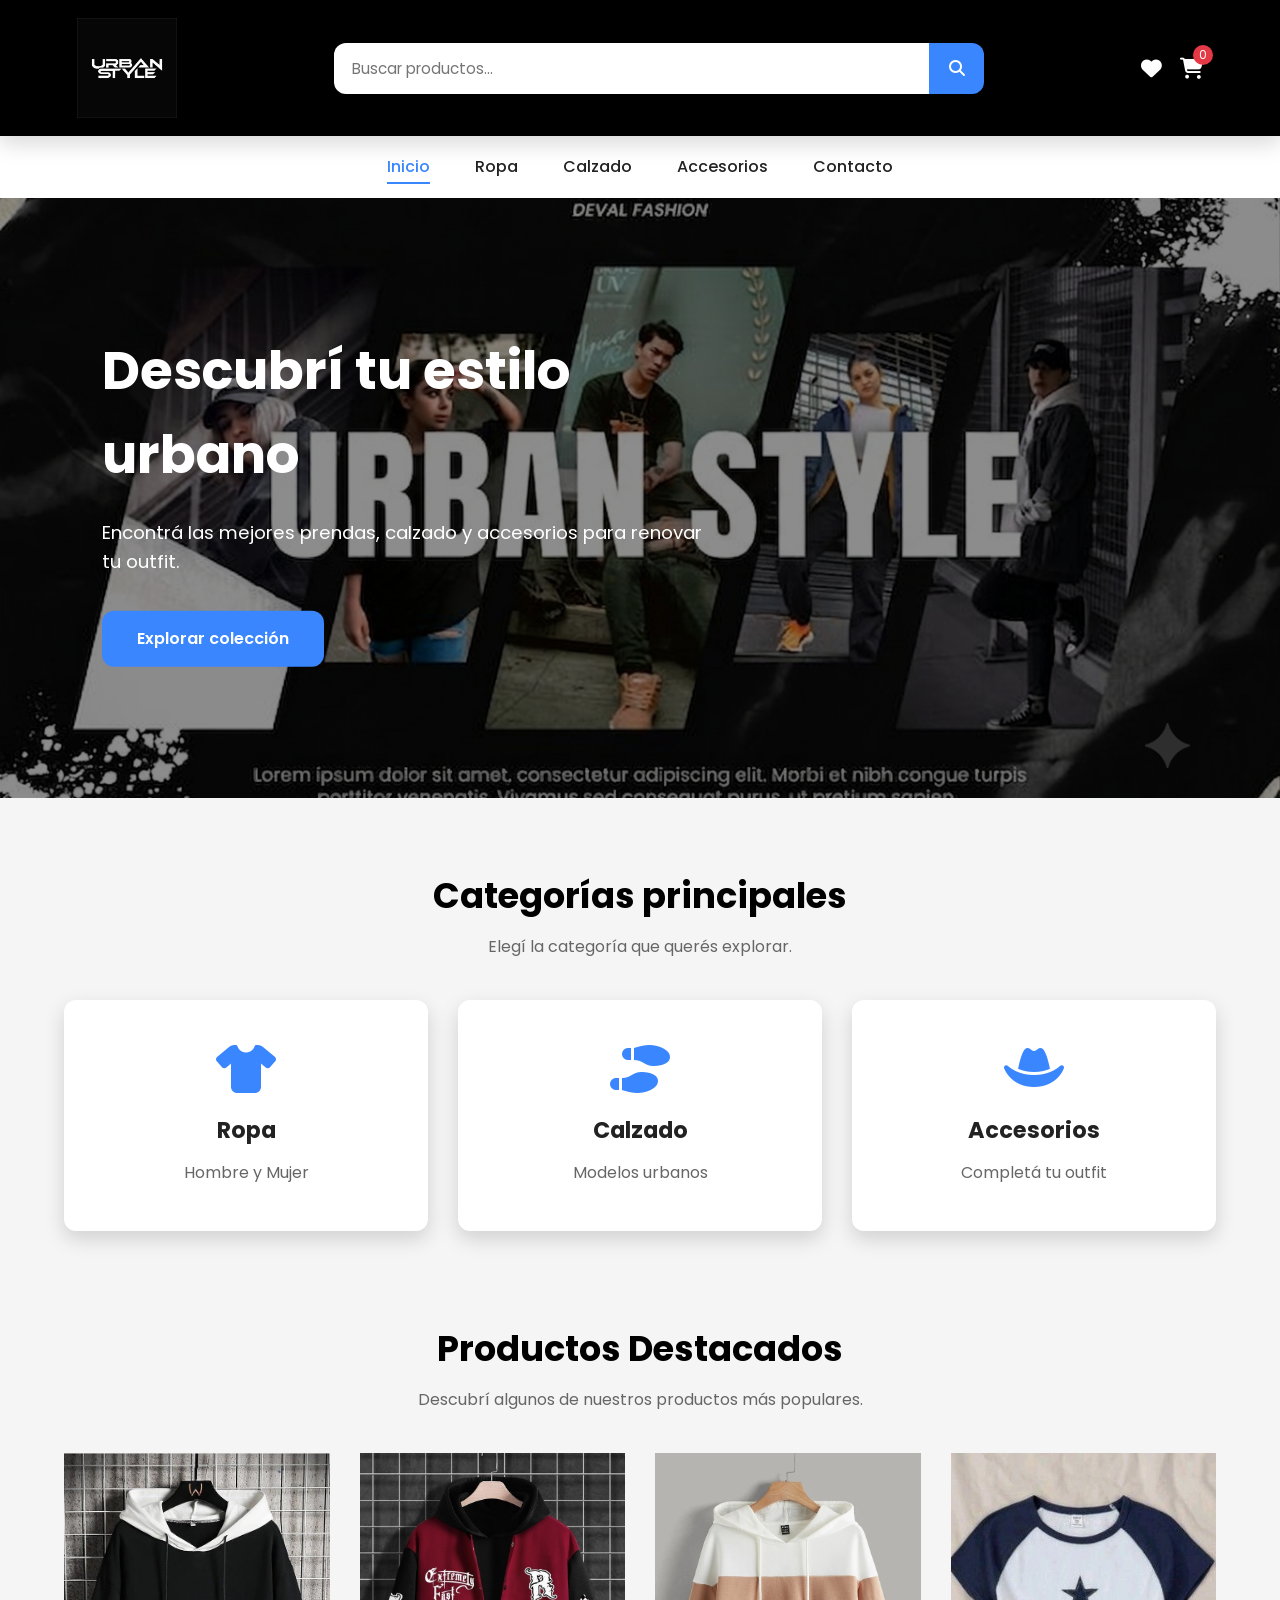
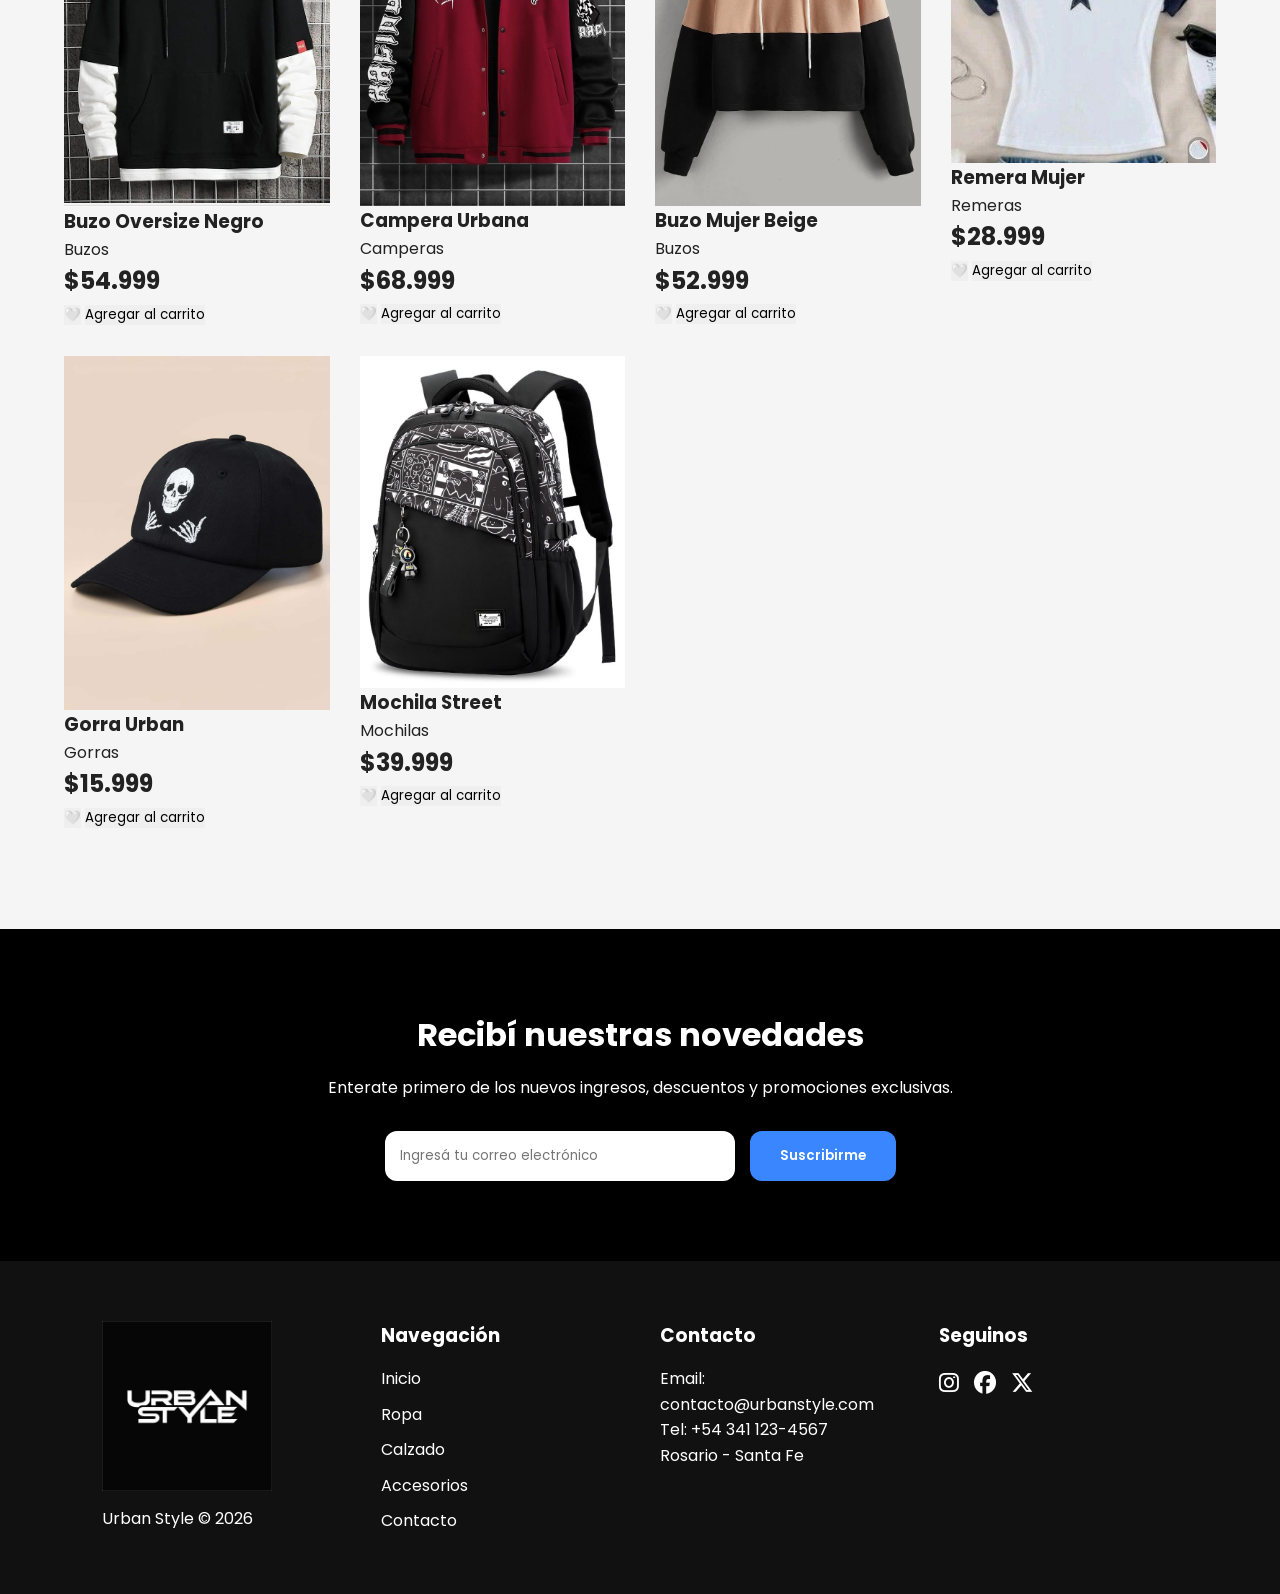
==== index.html @ 7818bfaa "Primer avance Urban Style" ====
<!DOCTYPE html>
<html lang="es">

<!--====================================
                HEAD
=====================================-->

<head>

    <meta charset="UTF-8">
    <meta name="viewport" content="width=device-width, initial-scale=1.0">

    <title>Urban Style | Tienda de Indumentaria</title>

    <!-- CSS -->
    <link rel="stylesheet" href="css/style.css">

    <!-- Font Awesome -->
    <link rel="stylesheet"
        href="https://cdnjs.cloudflare.com/ajax/libs/font-awesome/6.7.2/css/all.min.css">

</head>

<body>

    <!--====================================
                HEADER
=====================================-->

    <header class="header">

        <!-- Logo -->

        <div class="logo">

            <a href="index.html">

                <img src="img/logo.jpg" alt="Urban Style">

            </a>

        </div>

        <!-- Buscador -->

        <div class="buscador">

            <input
                type="text"
                id="busqueda"
                placeholder="Buscar productos...">

            <button id="btn-buscar">

                <i class="fa-solid fa-magnifying-glass"></i>

            </button>

        </div>

        <!-- Iconos -->

        <div class="acciones">

            <button class="btn-favoritos">

                <i class="fa-solid fa-heart"></i>

            </button>

            <button class="btn-carrito">

                <i class="fa-solid fa-cart-shopping"></i>

                <span id="contador-carrito">0</span>

            </button>

        </div>

    </header>

    <!--====================================
            BARRA DE NAVEGACIÓN
=====================================-->

    <nav class="navbar">

        <ul class="menu">

            <li>
                <a href="index.html" class="activo">Inicio</a>
            </li>

            <li>
                <a href="ropa.html">Ropa</a>
            </li>

            <li>
                <a href="calzado.html">Calzado</a>
            </li>

            <li>
                <a href="accesorios.html">Accesorios</a>
            </li>

            <li>
                <a href="contacto.html">Contacto</a>
            </li>

        </ul>

    </nav>

    <!--====================================
                HERO / BANNER
=====================================-->

    <section class="hero">

        <div class="hero-banner">

            <img src="img/banner.png" alt="Banner Urban Style">

            <div class="hero-contenido">

                <h1>Descubrí tu estilo urbano</h1>

                <p>
                    Encontrá las mejores prendas, calzado y accesorios
                    para renovar tu outfit.
                </p>

                <a href="#categorias" class="btn-principal">

                    Explorar colección

                </a>

            </div>

        </div>

    </section>



    <!--====================================
                CATEGORÍAS
=====================================-->

    <section class="categorias" id="categorias">

        <div class="titulo-seccion">

            <h2>Categorías principales</h2>

            <p>

                Elegí la categoría que querés explorar.

            </p>

        </div>


        <div class="contenedor-categorias">


            <!-- Ropa -->

            <a href="ropa.html" class="categoria-card">

                <i class="fa-solid fa-shirt"></i>

                <h3>Ropa</h3>

                <p>

                    Hombre y Mujer

                </p>

            </a>



            <!-- Calzado -->

            <a href="calzado.html" class="categoria-card">

                <i class="fa-solid fa-shoe-prints"></i>

                <h3>Calzado</h3>

                <p>

                    Modelos urbanos

                </p>

            </a>



            <!-- Accesorios -->

            <a href="accesorios.html" class="categoria-card">

                <i class="fa-solid fa-hat-cowboy"></i>

                <h3>Accesorios</h3>

                <p>

                    Completá tu outfit

                </p>

            </a>

        </div>

    </section>
        <!--====================================
          PRODUCTOS DESTACADOS
=====================================-->

    <section class="productos-destacados">

        <div class="titulo-seccion">

            <h2>Productos Destacados</h2>

            <p>

                Descubrí algunos de nuestros productos más populares.

            </p>

        </div>

        <!--
            Las tarjetas se generarán automáticamente
            desde JavaScript.
        -->

        <div class="contenedor-productos" id="contenedor-productos">

        </div>

    </section>



    <!--====================================
                NEWSLETTER
=====================================-->

    <section class="newsletter">

        <div class="newsletter-contenido">

            <h2>Recibí nuestras novedades</h2>

            <p>

                Enterate primero de los nuevos ingresos,
                descuentos y promociones exclusivas.

            </p>

            <form class="newsletter-form">

                <input
                    type="email"
                    placeholder="Ingresá tu correo electrónico">

                <button type="submit">

                    Suscribirme

                </button>

            </form>

        </div>

    </section>



    <!--====================================
                    FOOTER
=====================================-->

    <footer class="footer">

        <div class="footer-contenido">

            <div class="footer-logo">

                <img src="img/logo.jpg" alt="Urban Style">

                <p>

                    Urban Style © 2026

                </p>

            </div>



            <div class="footer-links">

                <h3>Navegación</h3>

                <ul>

                    <li><a href="index.html">Inicio</a></li>

                    <li><a href="ropa.html">Ropa</a></li>

                    <li><a href="calzado.html">Calzado</a></li>

                    <li><a href="accesorios.html">Accesorios</a></li>

                    <li><a href="contacto.html">Contacto</a></li>

                </ul>

            </div>



            <div class="footer-contacto">

                <h3>Contacto</h3>

                <p>Email: contacto@urbanstyle.com</p>

                <p>Tel: +54 341 123-4567</p>

                <p>Rosario - Santa Fe</p>

            </div>



            <div class="footer-redes">

                <h3>Seguinos</h3>

                <div class="redes">

                    <a href="#"><i class="fa-brands fa-instagram"></i></a>

                    <a href="#"><i class="fa-brands fa-facebook"></i></a>

                    <a href="#"><i class="fa-brands fa-x-twitter"></i></a>

                </div>

            </div>

        </div>

    </footer>

    <!--====================================
            JAVASCRIPT
=====================================-->

    <script src="js/script.js"></script>

</body>

</html>
---- css/style.css ----
/*====================================
            GOOGLE FONTS
=====================================*/

@import url('https://fonts.googleapis.com/css2?family=Poppins:wght@300;400;500;600;700;800&display=swap');



/*====================================
            VARIABLES
=====================================*/

:root{

    --color-principal: #000000;
    --color-secundario: #ffffff;
    --color-fondo: #f5f5f5;
    --color-gris: #d9d9d9;
    --color-texto: #222222;
    --color-hover: #3a86ff;
    --color-oferta: #e63946;

    --radio: 12px;

    --sombra: 0px 8px 20px rgba(0,0,0,.15);

    --transicion: .3s ease;

}



/*====================================
            RESET
=====================================*/

*{

    margin: 0;
    padding: 0;
    box-sizing: border-box;

}



/*====================================
        CONFIGURACIÓN GENERAL
=====================================*/

html{

    scroll-behavior: smooth;

}



body{

    font-family: 'Poppins', sans-serif;

    background: var(--color-fondo);

    color: var(--color-texto);

    line-height: 1.6;

}



/*====================================
            IMÁGENES
=====================================*/

img{

    width: 100%;
    display: block;

}



/*====================================
            ENLACES
=====================================*/

a{

    text-decoration: none;

    color: inherit;

}



/*====================================
            LISTAS
=====================================*/

ul{

    list-style: none;

}



/*====================================
            BOTONES
=====================================*/

button{

    font-family: inherit;

    cursor: pointer;

    border: none;

    transition: var(--transicion);

}



/*====================================
        INPUTS Y FORMULARIOS
=====================================*/

input,
textarea,
select{

    font-family: inherit;
    outline: none;

}



/*====================================
        CONTENEDOR GENERAL
=====================================*/

.container{

    width: 90%;

    max-width: 1400px;

    margin: auto;

}



/*====================================
        TÍTULOS DE SECCIÓN
=====================================*/

.titulo-seccion{

    text-align: center;

    margin: 70px 0 40px;

}



.titulo-seccion h2{

    font-size: 2.2rem;

    color: var(--color-principal);

    margin-bottom: 10px;

}



.titulo-seccion p{

    color: #666;

    font-size: 1rem;

}
/*====================================
            HEADER
=====================================*/

.header{

    width: 100%;

    background: var(--color-principal);

    color: var(--color-secundario);

    display: flex;

    justify-content: space-between;

    align-items: center;

    padding: 18px 6%;

    gap: 30px;

    position: sticky;

    top: 0;

    z-index: 1000;

    box-shadow: var(--sombra);

}



/*====================================
            LOGO
=====================================*/

.logo{

    display: flex;

    align-items: center;

}

.logo img{

    width: 100px;

    object-fit: contain;

}



/*====================================
            BUSCADOR
=====================================*/

.buscador{

    flex: 1;

    display: flex;

    max-width: 650px;

}

.buscador input{

    width: 100%;

    padding: 14px 18px;

    border-radius: var(--radio) 0 0 var(--radio);

    border: none;

    font-size: .95rem;

}

.buscador button{

    width: 60px;

    background: var(--color-hover);

    color: var(--color-secundario);

    border-radius: 0 var(--radio) var(--radio) 0;

    font-size: 1rem;

}

.buscador button:hover{

    background: #2563eb;

}



/*====================================
            ACCIONES
=====================================*/

.acciones{

    display: flex;

    align-items: center;

    gap: 18px;

}

.acciones button{

    position: relative;

    background: transparent;

    color: var(--color-secundario);

    font-size: 1.3rem;

}

.acciones button:hover{

    color: var(--color-hover);

}



/*====================================
        CONTADOR CARRITO
=====================================*/

#contador-carrito{

    position: absolute;

    top: -8px;

    right: -10px;

    background: var(--color-oferta);

    color: white;

    width: 20px;

    height: 20px;

    border-radius: 50%;

    font-size: .75rem;

    display: flex;

    justify-content: center;

    align-items: center;

}



/*====================================
            NAVBAR
=====================================*/

.navbar{

    background: var(--color-secundario);

    box-shadow: 0 3px 8px rgba(0,0,0,.08);

}

.menu{

    display: flex;

    justify-content: center;

    align-items: center;

    gap: 45px;

    padding: 18px;

}

.menu a{

    font-weight: 500;

    transition: var(--transicion);

    position: relative;

}

.menu a:hover{

    color: var(--color-hover);

}

.menu a.activo{

    color: var(--color-hover);

}

.menu a::after{

    content: "";

    position: absolute;

    left: 0;

    bottom: -6px;

    width: 0;

    height: 2px;

    background: var(--color-hover);

    transition: var(--transicion);

}

.menu a:hover::after,

.menu a.activo::after{

    width: 100%;

}
/*====================================
            LOGO ANIMADO
=====================================*/

.logo img{

    transition: transform .35s ease;

}

.logo img:hover{

    transform: scale(1.05) rotate(-2deg);

}



/*====================================
            HERO
=====================================*/

.hero{

    width: 100%;

    margin-bottom: 70px;

}

.hero-banner{

    position: relative;

    width: 100%;

    height: 600px;

    overflow: hidden;

}

.hero-banner img{

    width: 100%;

    height: 100%;

    object-fit: cover;

}



/*====================================
        CAPA OSCURA DEL BANNER
=====================================*/

.hero-banner::before{

    content: "";

    position: absolute;

    inset: 0;

    background: rgba(0,0,0,.45);

    z-index: 1;

}



/*====================================
        CONTENIDO HERO
=====================================*/

.hero-contenido{

    position: absolute;

    z-index: 2;

    top: 50%;

    left: 8%;

    transform: translateY(-50%);

    color: white;

    max-width: 600px;

}

.hero-contenido h1{

    font-size: 3.3rem;

    margin-bottom: 20px;

    font-weight: 700;

}

.hero-contenido p{

    font-size: 1.15rem;

    margin-bottom: 35px;

}



/*====================================
        BOTÓN PRINCIPAL
=====================================*/

.btn-principal{

    display: inline-block;

    background: var(--color-hover);

    color: white;

    padding: 15px 35px;

    border-radius: var(--radio);

    font-weight: 600;

    transition: var(--transicion);

}

.btn-principal:hover{

    transform: translateY(-5px);

    background: #2563eb;

}



/*====================================
            CATEGORÍAS
=====================================*/

.contenedor-categorias{

    width: 90%;

    margin: auto;

    display: grid;

    grid-template-columns: repeat(3,1fr);

    gap: 30px;

    margin-bottom: 90px;

}



/*====================================
        TARJETAS CATEGORÍAS
=====================================*/

.categoria-card{

    background: white;

    border-radius: var(--radio);

    box-shadow: var(--sombra);

    text-align: center;

    padding: 45px 20px;

    transition: .35s;

}

.categoria-card i{

    font-size: 3rem;

    margin-bottom: 20px;

    color: var(--color-hover);

}

.categoria-card h3{

    margin-bottom: 12px;

    font-size: 1.4rem;

}

.categoria-card p{

    color: #666;

}



/*====================================
    EFECTO HOVER TARJETAS
=====================================*/

.categoria-card:hover{

    transform: translateY(-12px);

    box-shadow: 0 20px 35px rgba(0,0,0,.18);

}
/*====================================
        ANIMACIONES SCROLL
=====================================*/

.animacion-scroll{

    opacity: 0;

    transform: translateY(60px);

    transition: all .8s ease;

}

.animacion-scroll.mostrar{

    opacity: 1;

    transform: translateY(0);

}



/*====================================
      PRODUCTOS DESTACADOS
=====================================*/

.productos-destacados{

    width: 90%;

    max-width: 1400px;

    margin: auto;

    margin-bottom: 100px;

}

.contenedor-productos{

    display: grid;

    grid-template-columns: repeat(auto-fit, minmax(260px,1fr));

    gap: 30px;

}



/*====================================
            NEWSLETTER
=====================================*/

.newsletter{

    background: var(--color-principal);

    color: white;

    padding: 80px 20px;

    text-align: center;

}

.newsletter h2{

    font-size: 2rem;

    margin-bottom: 15px;

}

.newsletter p{

    margin-bottom: 30px;

}

.newsletter-form{

    display: flex;

    justify-content: center;

    flex-wrap: wrap;

    gap: 15px;

}

.newsletter-form input{

    width: 350px;

    padding: 15px;

    border-radius: var(--radio);

    border: none;

}

.newsletter-form button{

    padding: 15px 30px;

    border-radius: var(--radio);

    background: var(--color-hover);

    color: white;

    font-weight: 600;

}

.newsletter-form button:hover{

    transform: translateY(-3px);

}



/*====================================
                FOOTER
=====================================*/

.footer{

    background: #111;

    color: white;

    padding: 60px 8%;

}

.footer-contenido{

    display: grid;

    grid-template-columns: repeat(auto-fit,minmax(220px,1fr));

    gap: 40px;

}

.footer-logo img{

    width: 170px;

    margin-bottom: 15px;

}

.footer h3{

    margin-bottom: 15px;

}

.footer ul{

    display: flex;

    flex-direction: column;

    gap: 10px;

}

.footer ul a:hover{

    color: var(--color-hover);

}

.redes{

    display: flex;

    gap: 15px;

    margin-top: 15px;

}

.redes a{

    font-size: 1.4rem;

    transition: var(--transicion);

}

.redes a:hover{

    color: var(--color-hover);

    transform: translateY(-4px);

}



/*====================================
            RESPONSIVE
=====================================*/

@media(max-width:992px){

    .header{

        flex-direction: column;

        padding: 20px;

    }

    .buscador{

        width: 100%;

    }

    .hero-banner{

        height: 450px;

    }

    .hero-contenido h1{

        font-size: 2.4rem;

    }

    .contenedor-categorias{

        grid-template-columns: repeat(2,1fr);

    }

}



@media(max-width:768px){

    .menu{

        flex-wrap: wrap;

        gap: 20px;

    }

    .hero-banner{

        height: 350px;

    }

    .hero-contenido{

        left: 5%;

        max-width: 90%;

    }

    .hero-contenido h1{

        font-size: 2rem;

    }

    .hero-contenido p{

        font-size: .95rem;

    }

    .contenedor-categorias{

        grid-template-columns: 1fr;

    }

}



@media(max-width:480px){

    .logo img{

        width: 130px;

    }

    .buscador input{

        font-size: .9rem;

    }

    .newsletter-form input{

        width: 100%;

    }

}
/*====================================
            NOTIFICACIÓN
=====================================*/

.notificacion{

    position: fixed;

    right: 30px;

    bottom: -100px;

    background: #222;

    color: white;

    padding: 18px 28px;

    border-radius: 10px;

    box-shadow: var(--sombra);

    transition: .4s;

    z-index: 9999;

}

.notificacion.mostrar{

    bottom: 30px;

}
/*====================================
        TRANSICIÓN DEL BANNER
=====================================*/

.hero-banner img{

    transition: opacity .4s ease;

}
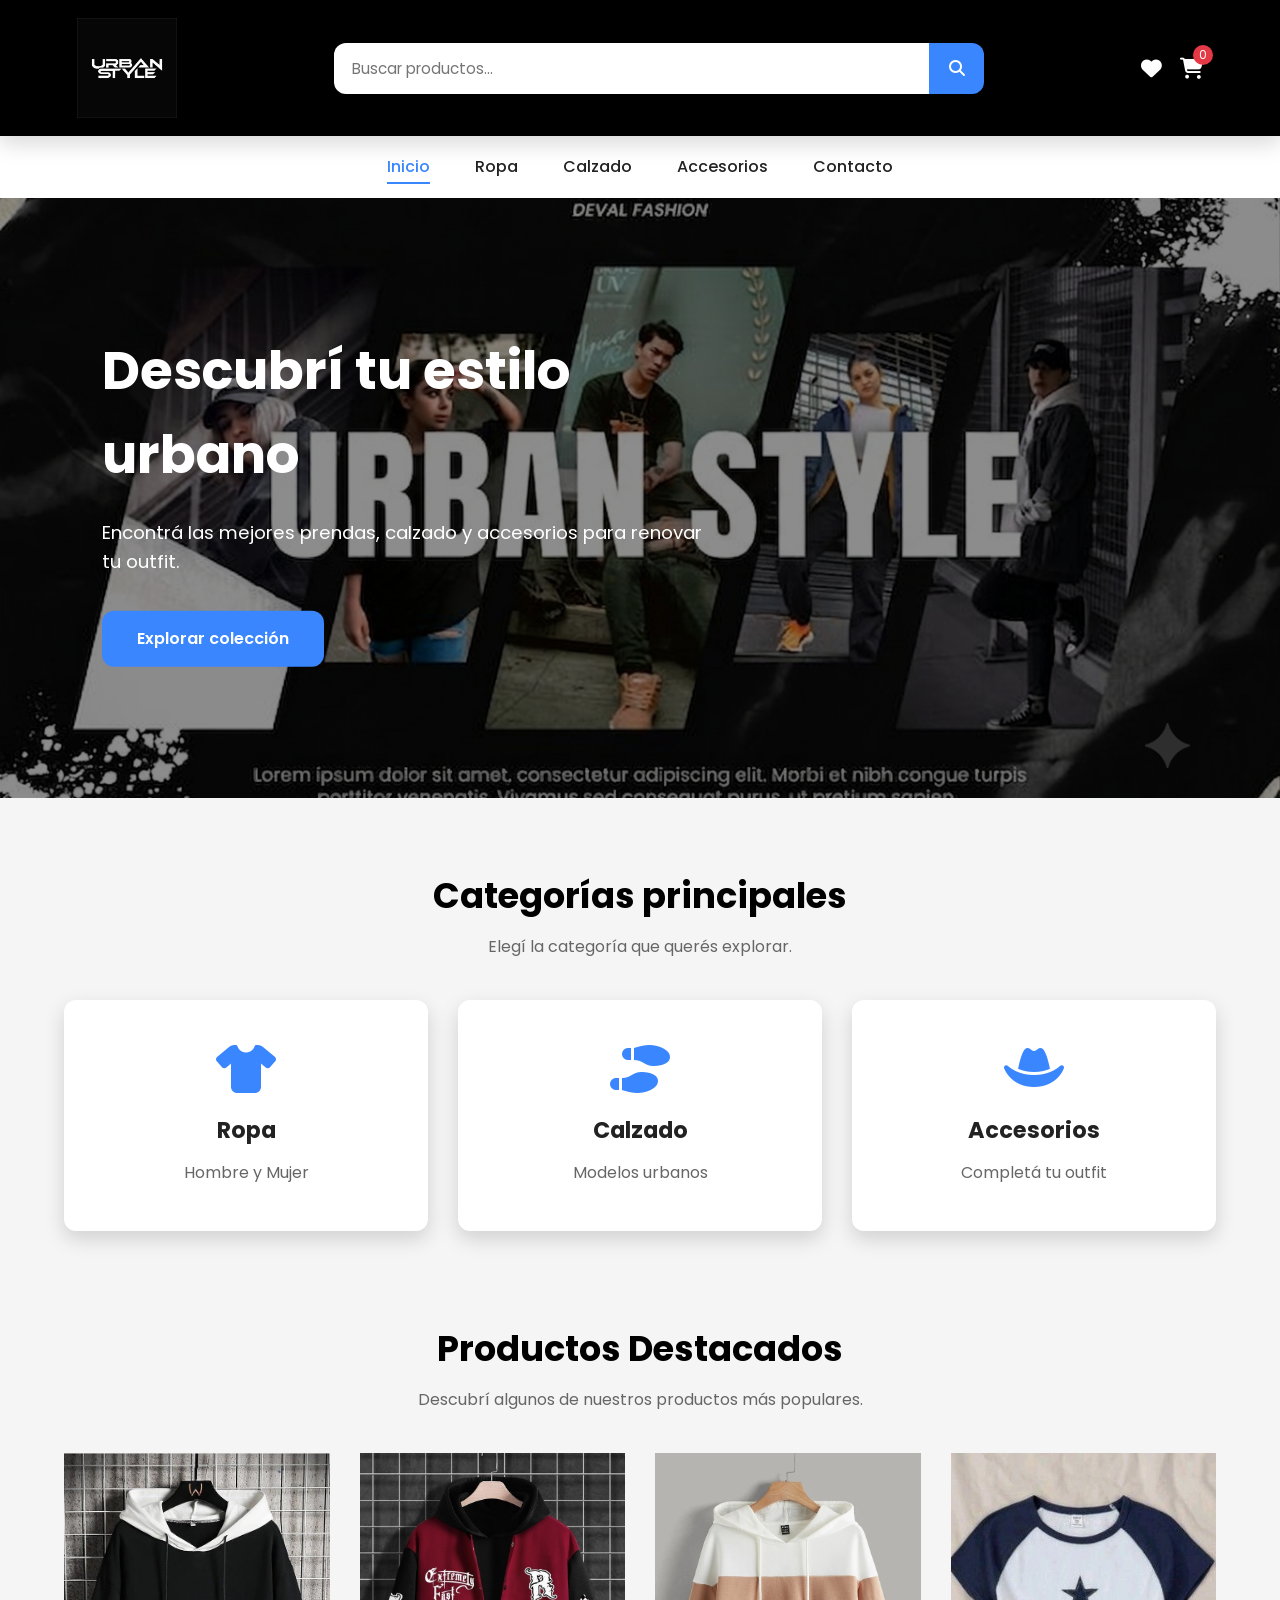
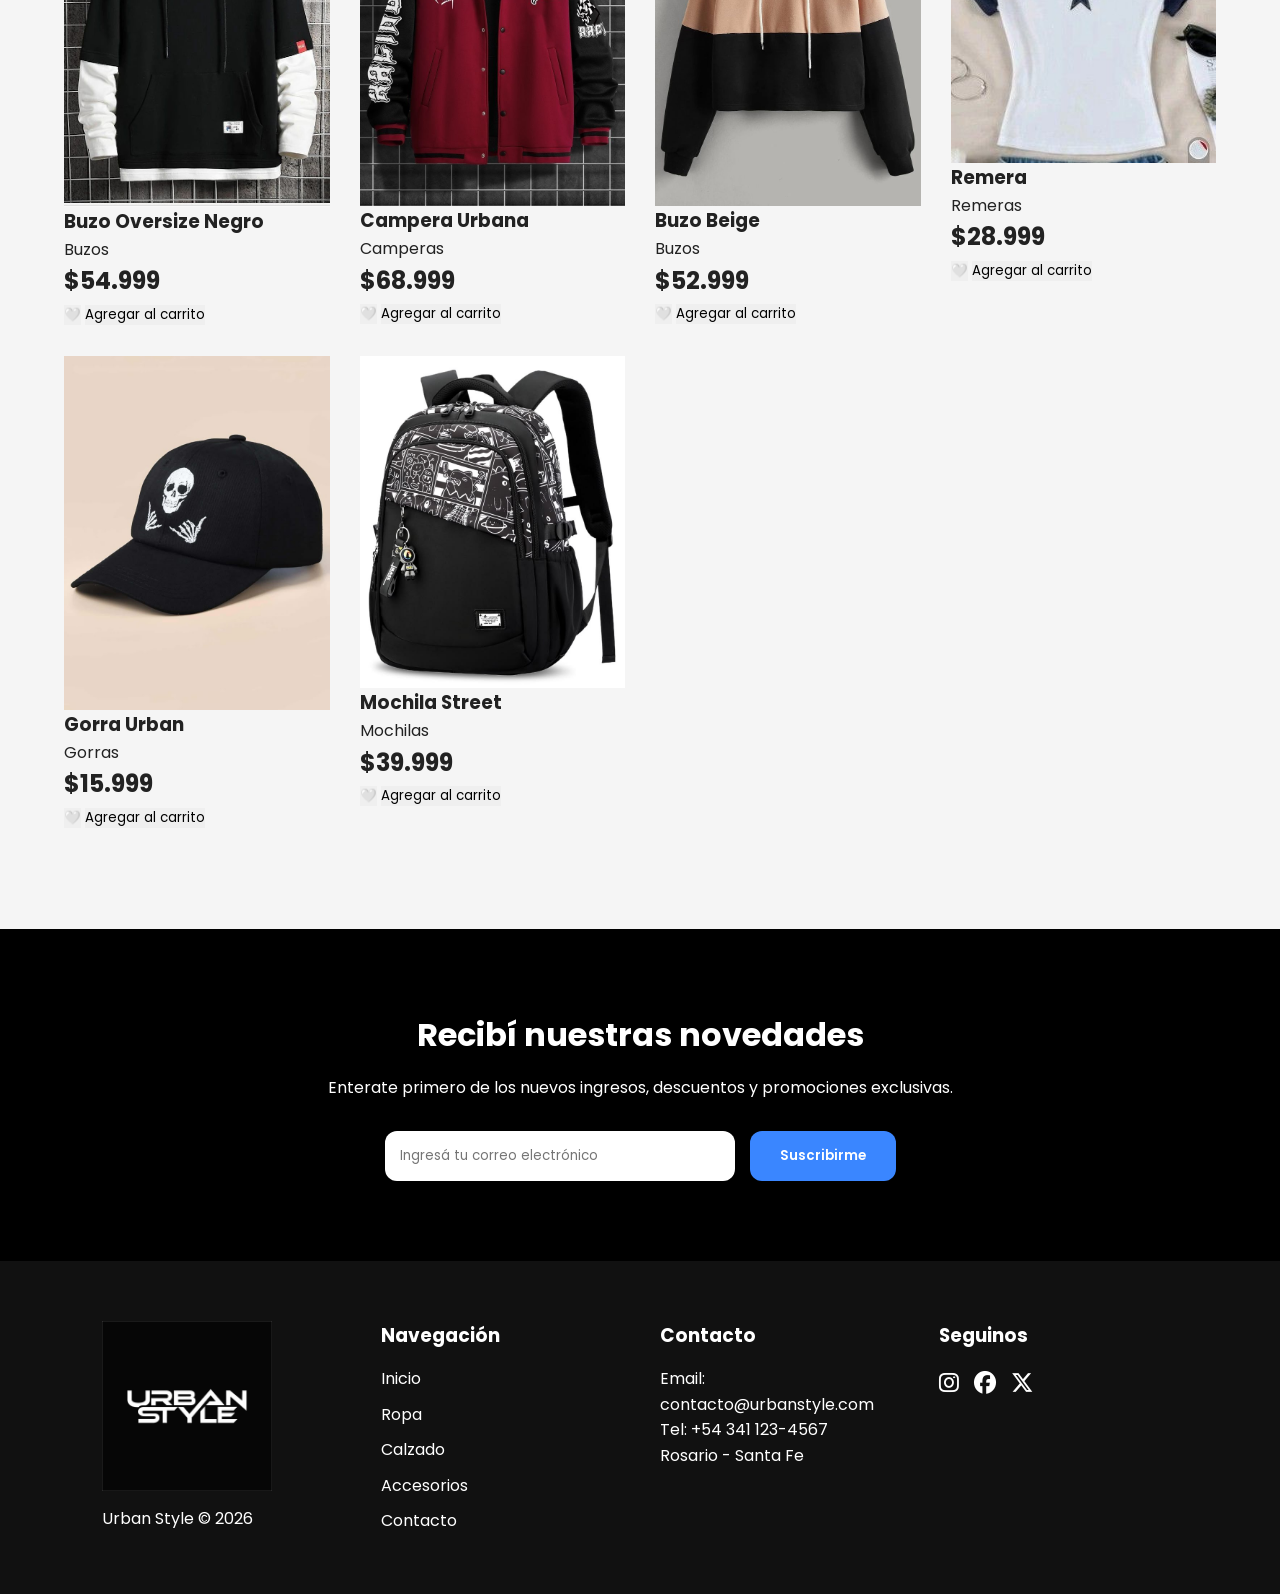
==== commit 7242e2da: "Avance 2 - Página de ropa y estilos iniciales" ====
--- a/index.html
+++ b/index.html
@@ -373,6 +373,7 @@
 =====================================-->
 
     <script src="js/script.js"></script>
+    
 
 </body>
 
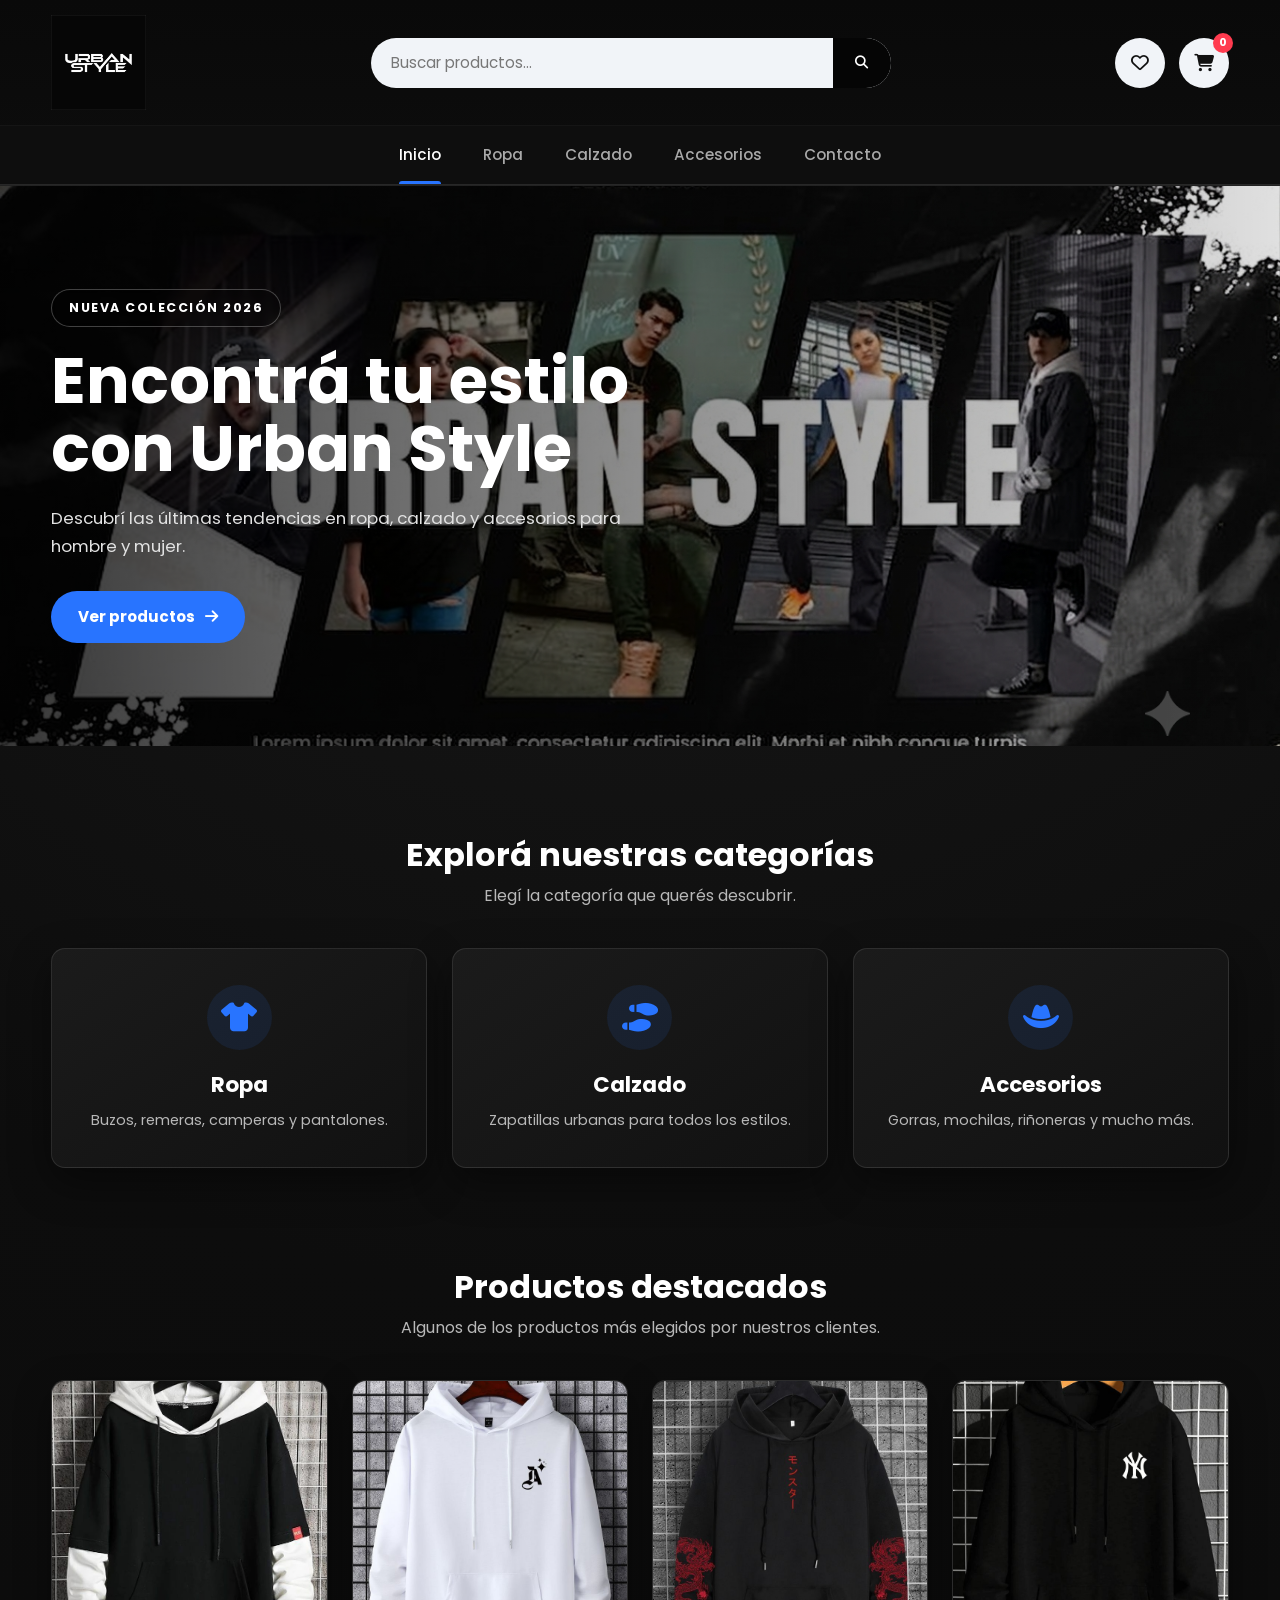
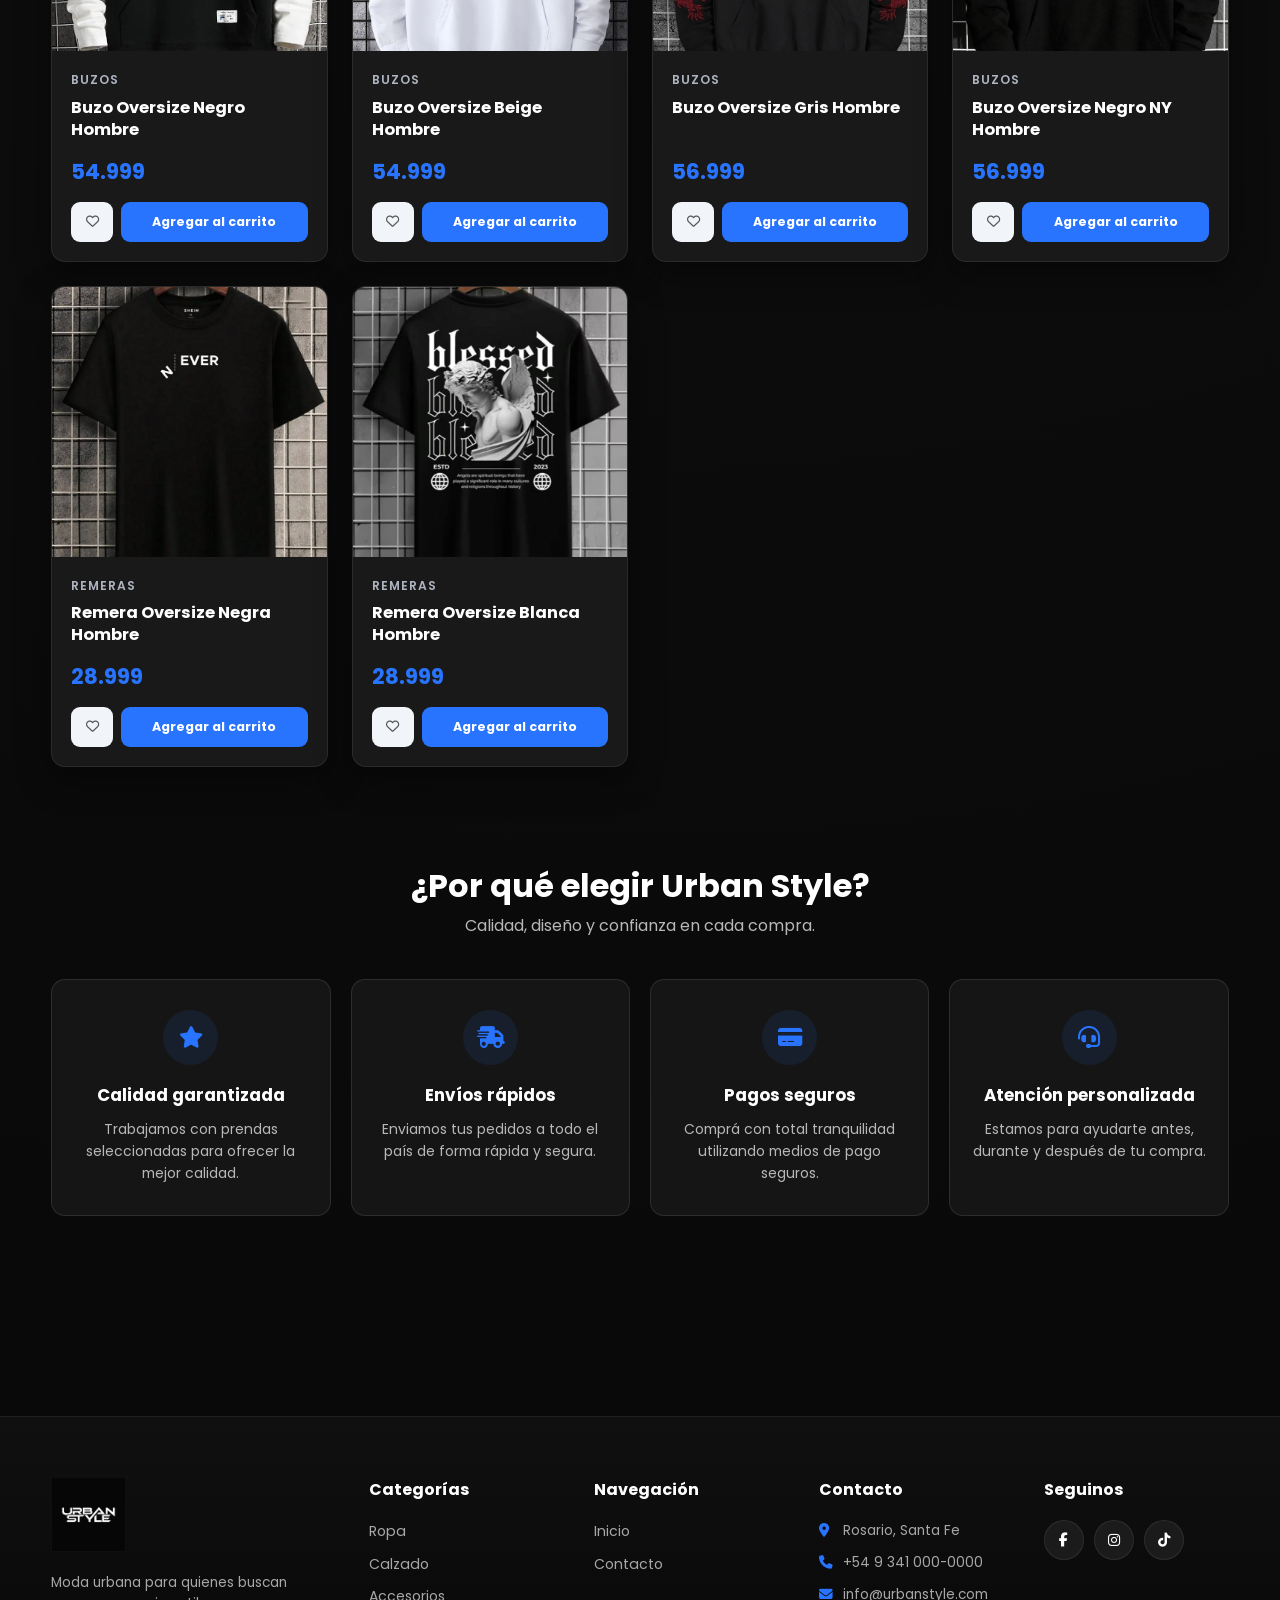
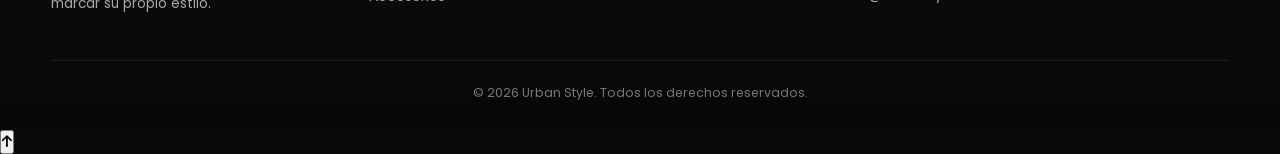
==== commit ddd902ae: "Actualiza productos, filtros y tarjetas" ====
--- a/index.html
+++ b/index.html
@@ -1,379 +1,648 @@
 <!DOCTYPE html>
 <html lang="es">
 
-<!--====================================
-                HEAD
-=====================================-->
-
 <head>
 
     <meta charset="UTF-8">
+
     <meta name="viewport" content="width=device-width, initial-scale=1.0">
 
-    <title>Urban Style | Tienda de Indumentaria</title>
-
-    <!-- CSS -->
-    <link rel="stylesheet" href="css/style.css">
+    <title>Urban Style | Moda Urbana</title>
+
+    <!-- Favicon -->
+    <link rel="icon" type="image/png" href="img/logo.png">
+
+    <!-- Google Fonts -->
+    <link rel="preconnect" href="https://fonts.googleapis.com">
+
+    <link rel="preconnect" href="https://fonts.gstatic.com" crossorigin>
+
+    <link href="https://fonts.googleapis.com/css2?family=Poppins:wght@400;500;600;700;800&display=swap" rel="stylesheet">
 
     <!-- Font Awesome -->
-    <link rel="stylesheet"
-        href="https://cdnjs.cloudflare.com/ajax/libs/font-awesome/6.7.2/css/all.min.css">
+    <link rel="stylesheet" href="https://cdnjs.cloudflare.com/ajax/libs/font-awesome/6.5.2/css/all.min.css">
+
+    <!-- CSS principal -->
+    <link rel="stylesheet" href="style.css">
 
 </head>
 
+
 <body>
 
-    <!--====================================
-                HEADER
-=====================================-->
+
+    <!--====================================================
+                        HEADER
+    ====================================================-->
 
     <header class="header">
 
-        <!-- Logo -->
-
-        <div class="logo">
-
-            <a href="index.html">
-
-                <img src="img/logo.jpg" alt="Urban Style">
+        <div class="header-contenedor">
+
+
+            <!-- LOGO -->
+
+            <a href="index.html" class="logo">
+
+                <img
+                    src="img/logo.png"
+                    alt="Urban Style"
+                >
 
             </a>
 
+
+            <!-- BUSCADOR -->
+
+            <div class="buscador">
+
+                <input
+                    type="text"
+                    id="buscador"
+                    placeholder="Buscar productos..."
+                    autocomplete="off"
+                >
+
+                <button
+                    type="button"
+                    id="btn-buscar"
+                    aria-label="Buscar"
+                >
+
+                    <i class="fa-solid fa-magnifying-glass"></i>
+
+                </button>
+
+            </div>
+
+
+            <!-- ACCIONES -->
+
+            <div class="acciones-header">
+
+
+                <!-- FAVORITOS -->
+
+                <button
+                    type="button"
+                    class="btn-header"
+                    id="btn-favoritos"
+                    aria-label="Favoritos"
+                >
+
+                    <i class="fa-regular fa-heart"></i>
+
+                </button>
+
+
+                <!-- CARRITO -->
+
+                <button
+                    type="button"
+                    class="btn-header carrito-header"
+                    id="btn-carrito"
+                    aria-label="Carrito"
+                >
+
+                    <i class="fa-solid fa-cart-shopping"></i>
+
+                    <span
+                        class="contador-carrito"
+                        id="contador-carrito"
+                    >
+                        0
+                    </span>
+
+                </button>
+
+
+            </div>
+
         </div>
 
-        <!-- Buscador -->
-
-        <div class="buscador">
-
-            <input
-                type="text"
-                id="busqueda"
-                placeholder="Buscar productos...">
-
-            <button id="btn-buscar">
-
-                <i class="fa-solid fa-magnifying-glass"></i>
-
-            </button>
+
+        <!--================================================
+                            NAVBAR
+        =================================================-->
+
+        <nav class="navbar">
+
+            <div class="nav-contenedor">
+
+
+                <a
+                    href="index.html"
+                    class="nav-link activo"
+                >
+                    Inicio
+                </a>
+
+
+                <a
+                    href="html/ropa.html"
+                    class="nav-link"
+                >
+                    Ropa
+                </a>
+
+
+                <a
+                    href="html/calzado.html"
+                    class="nav-link"
+                >
+                    Calzado
+                </a>
+
+
+                <a
+                    href="html/accesorios.html"
+                    class="nav-link"
+                >
+                    Accesorios
+                </a>
+
+
+                <a
+                    href="html/contacto.html"
+                    class="nav-link"
+                >
+                    Contacto
+                </a>
+
+
+            </div>
+
+        </nav>
+
+    </header>
+        <!--====================================================
+                        CONTENIDO PRINCIPAL
+    ====================================================-->
+
+    <main>
+
+
+        <!--================================================
+                            BANNER
+        =================================================-->
+
+        <section class="hero">
+
+            <div class="hero-imagen">
+
+                <img
+                    src="img/banner.png"
+                    alt="Nueva colección Urban Style"
+                >
+
+            </div>
+
+
+            <div class="hero-contenido">
+
+                <span class="hero-etiqueta">
+                    NUEVA COLECCIÓN 2026
+                </span>
+
+                <h1>
+                    Encontrá tu estilo<br>
+                    con Urban Style
+                </h1>
+
+                <p>
+                    Descubrí las últimas tendencias en ropa,
+                    calzado y accesorios para hombre y mujer.
+                </p>
+
+                <a
+                    href="html/ropa.html"
+                    class="btn-hero"
+                >
+                    Ver productos
+                    <i class="fa-solid fa-arrow-right"></i>
+                </a>
+
+            </div>
+
+        </section>
+
+
+        <!--================================================
+                        CATEGORÍAS
+        =================================================-->
+
+        <section class="categorias">
+
+            <div class="seccion-encabezado">
+
+                <h2>
+                    Explorá nuestras categorías
+                </h2>
+
+                <p>
+                    Elegí la categoría que querés descubrir.
+                </p>
+
+            </div>
+
+
+            <div class="categorias-grid">
+
+
+                <!-- ROPA -->
+
+                <a
+                    href="html/ropa.html"
+                    class="categoria"
+                >
+
+                    <div class="categoria-icono">
+
+                        <i class="fa-solid fa-shirt"></i>
+
+                    </div>
+
+                    <h3>
+                        Ropa
+                    </h3>
+
+                    <p>
+                        Buzos, remeras, camperas y pantalones.
+                    </p>
+
+                </a>
+
+
+                <!-- CALZADO -->
+
+                <a
+                    href="html/calzado.html"
+                    class="categoria"
+                >
+
+                    <div class="categoria-icono">
+
+                        <i class="fa-solid fa-shoe-prints"></i>
+
+                    </div>
+
+                    <h3>
+                        Calzado
+                    </h3>
+
+                    <p>
+                        Zapatillas urbanas para todos los estilos.
+                    </p>
+
+                </a>
+
+
+                <!-- ACCESORIOS -->
+
+                <a
+                    href="html/accesorios.html"
+                    class="categoria"
+                >
+
+                    <div class="categoria-icono">
+
+                        <i class="fa-solid fa-hat-cowboy"></i>
+
+                    </div>
+
+                    <h3>
+                        Accesorios
+                    </h3>
+
+                    <p>
+                        Gorras, mochilas, riñoneras y mucho más.
+                    </p>
+
+                </a>
+
+
+            </div>
+
+        </section>
+        <!--================================================
+                    PRODUCTOS DESTACADOS
+        =================================================-->
+
+        <section class="productos-destacados">
+
+            <div class="seccion-encabezado">
+
+                <h2>
+                    Productos destacados
+                </h2>
+
+                <p>
+                    Algunos de los productos más elegidos
+                    por nuestros clientes.
+                </p>
+
+            </div>
+
+
+            <div
+                class="productos-grid"
+                id="productos-destacados"
+            >
+
+                <!--
+                    Los productos destacados
+                    serán cargados automáticamente
+                    desde script.js
+                -->
+
+            </div>
+
+        </section>
+
+
+        <!--================================================
+                        ¿POR QUÉ ELEGIRNOS?
+        =================================================-->
+
+        <section class="beneficios">
+
+            <div class="seccion-encabezado">
+
+                <h2>
+                    ¿Por qué elegir Urban Style?
+                </h2>
+
+                <p>
+                    Calidad, diseño y confianza en cada compra.
+                </p>
+
+            </div>
+
+
+            <div class="beneficios-grid">
+
+
+                <!-- CALIDAD -->
+
+                <article class="beneficio">
+
+                    <div class="beneficio-icono">
+
+                        <i class="fa-solid fa-star"></i>
+
+                    </div>
+
+                    <h3>
+                        Calidad garantizada
+                    </h3>
+
+                    <p>
+                        Trabajamos con prendas seleccionadas
+                        para ofrecer la mejor calidad.
+                    </p>
+
+                </article>
+
+
+                <!-- ENVÍOS -->
+
+                <article class="beneficio">
+
+                    <div class="beneficio-icono">
+
+                        <i class="fa-solid fa-truck-fast"></i>
+
+                    </div>
+
+                    <h3>
+                        Envíos rápidos
+                    </h3>
+
+                    <p>
+                        Enviamos tus pedidos a todo el país
+                        de forma rápida y segura.
+                    </p>
+
+                </article>
+
+
+                <!-- PAGOS -->
+
+                <article class="beneficio">
+
+                    <div class="beneficio-icono">
+
+                        <i class="fa-solid fa-credit-card"></i>
+
+                    </div>
+
+                    <h3>
+                        Pagos seguros
+                    </h3>
+
+                    <p>
+                        Comprá con total tranquilidad utilizando
+                        medios de pago seguros.
+                    </p>
+
+                </article>
+
+
+                <!-- ATENCIÓN -->
+
+                <article class="beneficio">
+
+                    <div class="beneficio-icono">
+
+                        <i class="fa-solid fa-headset"></i>
+
+                    </div>
+
+                    <h3>
+                        Atención personalizada
+                    </h3>
+
+                    <p>
+                        Estamos para ayudarte antes,
+                        durante y después de tu compra.
+                    </p>
+
+                </article>
+
+
+            </div>
+
+        </section>
+
+
+    </main>
+
+
+    <!--====================================================
+                            FOOTER
+    ====================================================-->
+
+    <footer class="footer">
+
+        <div class="footer-contenedor">
+
+
+            <!-- INFORMACIÓN -->
+
+            <div class="footer-columna footer-marca">
+
+                <a
+                    href="index.html"
+                    class="footer-logo"
+                >
+
+                    <img
+                        src="img/logo.png"
+                        alt="Urban Style"
+                    >
+
+                </a>
+
+                <p>
+                    Moda urbana para quienes buscan
+                    marcar su propio estilo.
+                </p>
+
+            </div>
+
+
+            <!-- CATEGORÍAS -->
+
+            <div class="footer-columna">
+
+                <h3>
+                    Categorías
+                </h3>
+
+                <a href="html/ropa.html">
+                    Ropa
+                </a>
+
+                <a href="html/calzado.html">
+                    Calzado
+                </a>
+
+                <a href="html/accesorios.html">
+                    Accesorios
+                </a>
+
+            </div>
+
+
+            <!-- NAVEGACIÓN -->
+
+            <div class="footer-columna">
+
+                <h3>
+                    Navegación
+                </h3>
+
+                <a href="index.html">
+                    Inicio
+                </a>
+
+                <a href="html/contacto.html">
+                    Contacto
+                </a>
+
+            </div>
+
+
+            <!-- CONTACTO -->
+
+            <div class="footer-columna">
+
+                <h3>
+                    Contacto
+                </h3>
+
+                <p>
+                    <i class="fa-solid fa-location-dot"></i>
+                    Rosario, Santa Fe
+                </p>
+
+                <p>
+                    <i class="fa-solid fa-phone"></i>
+                    +54 9 341 000-0000
+                </p>
+
+                <p>
+                    <i class="fa-solid fa-envelope"></i>
+                    info@urbanstyle.com
+                </p>
+
+            </div>
+
+
+            <!-- REDES -->
+
+            <div class="footer-columna">
+
+                <h3>
+                    Seguinos
+                </h3>
+
+                <div class="redes-sociales">
+
+                    <a
+                        href="#"
+                        aria-label="Facebook"
+                    >
+                        <i class="fa-brands fa-facebook-f"></i>
+                    </a>
+
+                    <a
+                        href="#"
+                        aria-label="Instagram"
+                    >
+                        <i class="fa-brands fa-instagram"></i>
+                    </a>
+
+                    <a
+                        href="#"
+                        aria-label="TikTok"
+                    >
+                        <i class="fa-brands fa-tiktok"></i>
+                    </a>
+
+                </div>
+
+            </div>
+
 
         </div>
 
-        <!-- Iconos -->
-
-        <div class="acciones">
-
-            <button class="btn-favoritos">
-
-                <i class="fa-solid fa-heart"></i>
-
-            </button>
-
-            <button class="btn-carrito">
-
-                <i class="fa-solid fa-cart-shopping"></i>
-
-                <span id="contador-carrito">0</span>
-
-            </button>
+
+        <!-- COPYRIGHT -->
+
+        <div class="footer-bottom">
+
+            <p>
+                © 2026 Urban Style. Todos los derechos reservados.
+            </p>
 
         </div>
 
-    </header>
-
-    <!--====================================
-            BARRA DE NAVEGACIÓN
-=====================================-->
-
-    <nav class="navbar">
-
-        <ul class="menu">
-
-            <li>
-                <a href="index.html" class="activo">Inicio</a>
-            </li>
-
-            <li>
-                <a href="ropa.html">Ropa</a>
-            </li>
-
-            <li>
-                <a href="calzado.html">Calzado</a>
-            </li>
-
-            <li>
-                <a href="accesorios.html">Accesorios</a>
-            </li>
-
-            <li>
-                <a href="contacto.html">Contacto</a>
-            </li>
-
-        </ul>
-
-    </nav>
-
-    <!--====================================
-                HERO / BANNER
-=====================================-->
-
-    <section class="hero">
-
-        <div class="hero-banner">
-
-            <img src="img/banner.png" alt="Banner Urban Style">
-
-            <div class="hero-contenido">
-
-                <h1>Descubrí tu estilo urbano</h1>
-
-                <p>
-                    Encontrá las mejores prendas, calzado y accesorios
-                    para renovar tu outfit.
-                </p>
-
-                <a href="#categorias" class="btn-principal">
-
-                    Explorar colección
-
-                </a>
-
-            </div>
-
-        </div>
-
-    </section>
-
-
-
-    <!--====================================
-                CATEGORÍAS
-=====================================-->
-
-    <section class="categorias" id="categorias">
-
-        <div class="titulo-seccion">
-
-            <h2>Categorías principales</h2>
-
-            <p>
-
-                Elegí la categoría que querés explorar.
-
-            </p>
-
-        </div>
-
-
-        <div class="contenedor-categorias">
-
-
-            <!-- Ropa -->
-
-            <a href="ropa.html" class="categoria-card">
-
-                <i class="fa-solid fa-shirt"></i>
-
-                <h3>Ropa</h3>
-
-                <p>
-
-                    Hombre y Mujer
-
-                </p>
-
-            </a>
-
-
-
-            <!-- Calzado -->
-
-            <a href="calzado.html" class="categoria-card">
-
-                <i class="fa-solid fa-shoe-prints"></i>
-
-                <h3>Calzado</h3>
-
-                <p>
-
-                    Modelos urbanos
-
-                </p>
-
-            </a>
-
-
-
-            <!-- Accesorios -->
-
-            <a href="accesorios.html" class="categoria-card">
-
-                <i class="fa-solid fa-hat-cowboy"></i>
-
-                <h3>Accesorios</h3>
-
-                <p>
-
-                    Completá tu outfit
-
-                </p>
-
-            </a>
-
-        </div>
-
-    </section>
-        <!--====================================
-          PRODUCTOS DESTACADOS
-=====================================-->
-
-    <section class="productos-destacados">
-
-        <div class="titulo-seccion">
-
-            <h2>Productos Destacados</h2>
-
-            <p>
-
-                Descubrí algunos de nuestros productos más populares.
-
-            </p>
-
-        </div>
-
-        <!--
-            Las tarjetas se generarán automáticamente
-            desde JavaScript.
-        -->
-
-        <div class="contenedor-productos" id="contenedor-productos">
-
-        </div>
-
-    </section>
-
-
-
-    <!--====================================
-                NEWSLETTER
-=====================================-->
-
-    <section class="newsletter">
-
-        <div class="newsletter-contenido">
-
-            <h2>Recibí nuestras novedades</h2>
-
-            <p>
-
-                Enterate primero de los nuevos ingresos,
-                descuentos y promociones exclusivas.
-
-            </p>
-
-            <form class="newsletter-form">
-
-                <input
-                    type="email"
-                    placeholder="Ingresá tu correo electrónico">
-
-                <button type="submit">
-
-                    Suscribirme
-
-                </button>
-
-            </form>
-
-        </div>
-
-    </section>
-
-
-
-    <!--====================================
-                    FOOTER
-=====================================-->
-
-    <footer class="footer">
-
-        <div class="footer-contenido">
-
-            <div class="footer-logo">
-
-                <img src="img/logo.jpg" alt="Urban Style">
-
-                <p>
-
-                    Urban Style © 2026
-
-                </p>
-
-            </div>
-
-
-
-            <div class="footer-links">
-
-                <h3>Navegación</h3>
-
-                <ul>
-
-                    <li><a href="index.html">Inicio</a></li>
-
-                    <li><a href="ropa.html">Ropa</a></li>
-
-                    <li><a href="calzado.html">Calzado</a></li>
-
-                    <li><a href="accesorios.html">Accesorios</a></li>
-
-                    <li><a href="contacto.html">Contacto</a></li>
-
-                </ul>
-
-            </div>
-
-
-
-            <div class="footer-contacto">
-
-                <h3>Contacto</h3>
-
-                <p>Email: contacto@urbanstyle.com</p>
-
-                <p>Tel: +54 341 123-4567</p>
-
-                <p>Rosario - Santa Fe</p>
-
-            </div>
-
-
-
-            <div class="footer-redes">
-
-                <h3>Seguinos</h3>
-
-                <div class="redes">
-
-                    <a href="#"><i class="fa-brands fa-instagram"></i></a>
-
-                    <a href="#"><i class="fa-brands fa-facebook"></i></a>
-
-                    <a href="#"><i class="fa-brands fa-x-twitter"></i></a>
-
-                </div>
-
-            </div>
-
-        </div>
-
     </footer>
 
-    <!--====================================
-            JAVASCRIPT
-=====================================-->
-
-    <script src="js/script.js"></script>
-    
+
+    <!--====================================================
+                        SCRIPTS
+    ====================================================-->
+
+    <script src="js/productos.js"></script>
+
+    <script src="js/carrito.js"></script>
+
+    <script src="js/filtros.js"></script>
+
+    <script src="script.js"></script>
+
 
 </body>
 
--- a/style.css
+++ b/style.css
@@ -0,0 +1,2055 @@
+/*====================================================
+                    CONFIGURACIÓN GENERAL
+====================================================*/
+
+:root {
+
+    --fondo: #0b0b0b;
+    --fondo-secundario: #111111;
+    --fondo-tarjeta: #181818;
+
+    --blanco: #ffffff;
+    --texto: #f5f5f5;
+    --texto-secundario: #b8b8b8;
+
+    --color-principal: #2874ff;
+    --color-principal-hover: #1f63df;
+
+    --borde: rgba(255, 255, 255, 0.10);
+
+    --sombra: 0 15px 40px rgba(0, 0, 0, 0.45);
+
+    --radio: 14px;
+
+}
+
+
+/*====================================================
+                    RESET
+====================================================*/
+
+* {
+
+    margin: 0;
+    padding: 0;
+
+    box-sizing: border-box;
+
+}
+
+
+html {
+
+    scroll-behavior: smooth;
+
+}
+
+
+body {
+
+    font-family: "Poppins", sans-serif;
+
+    background:
+        radial-gradient(
+            circle at top,
+            #1a1a1a 0%,
+            #0d0d0d 38%,
+            #080808 100%
+        );
+
+    color: var(--texto);
+
+    min-height: 100vh;
+
+    line-height: 1.6;
+
+}
+
+
+img {
+
+    max-width: 100%;
+
+}
+
+
+a {
+
+    color: inherit;
+
+    text-decoration: none;
+
+}
+
+
+button,
+input {
+
+    font-family: inherit;
+
+}
+
+
+button {
+
+    cursor: pointer;
+
+}
+
+
+/*====================================================
+                    SCROLLBAR
+====================================================*/
+
+::-webkit-scrollbar {
+
+    width: 9px;
+
+}
+
+
+::-webkit-scrollbar-track {
+
+    background: #080808;
+
+}
+
+
+::-webkit-scrollbar-thumb {
+
+    background: #333333;
+
+    border-radius: 10px;
+
+}
+
+
+::-webkit-scrollbar-thumb:hover {
+
+    background: var(--color-principal);
+
+}
+
+
+/*====================================================
+                        HEADER
+====================================================*/
+
+.header {
+
+    width: 100%;
+
+    background:
+        linear-gradient(
+            180deg,
+            #090909 0%,
+            #0d0d0d 100%
+        );
+
+    border-bottom: 1px solid var(--borde);
+
+    position: relative;
+
+    z-index: 1000;
+
+}
+
+
+.header-contenedor {
+
+    width: min(1200px, 92%);
+
+    min-height: 125px;
+
+    margin: 0 auto;
+
+    display: flex;
+
+    align-items: center;
+
+    justify-content: space-between;
+
+    gap: 40px;
+
+}
+
+
+/*====================================================
+                        LOGO
+====================================================*/
+
+.logo {
+
+    width: 95px;
+
+    height: 95px;
+
+    flex-shrink: 0;
+
+    display: flex;
+
+    align-items: center;
+
+    justify-content: center;
+
+}
+
+
+.logo img {
+
+    width: 100%;
+
+    height: 100%;
+
+    object-fit: contain;
+
+    display: block;
+
+}
+
+
+/*====================================================
+                        BUSCADOR
+====================================================*/
+
+.buscador {
+
+    width: min(520px, 50%);
+
+    height: 50px;
+
+    display: flex;
+
+    align-items: center;
+
+    background: #f1f4f8;
+
+    border-radius: 30px;
+
+    overflow: hidden;
+
+}
+
+
+.buscador input {
+
+    flex: 1;
+
+    height: 100%;
+
+    border: none;
+
+    outline: none;
+
+    padding: 0 20px;
+
+    background: transparent;
+
+    color: #222222;
+
+    font-size: 0.95rem;
+
+}
+
+
+.buscador input::placeholder {
+
+    color: #777777;
+
+}
+
+
+.buscador button {
+
+    width: 58px;
+
+    height: 100%;
+
+    border: none;
+
+    background: #050505;
+
+    color: #ffffff;
+
+    display: flex;
+
+    align-items: center;
+
+    justify-content: center;
+
+    transition: 0.25s ease;
+
+}
+
+
+.buscador button:hover {
+
+    background: var(--color-principal);
+
+}
+
+
+/*====================================================
+                    ACCIONES HEADER
+====================================================*/
+
+.acciones-header {
+
+    display: flex;
+
+    align-items: center;
+
+    gap: 14px;
+
+    flex-shrink: 0;
+
+}
+
+
+.btn-header {
+
+    width: 50px;
+
+    height: 50px;
+
+    border: none;
+
+    border-radius: 50%;
+
+    background: #f1f4f8;
+
+    color: #111111;
+
+    display: flex;
+
+    align-items: center;
+
+    justify-content: center;
+
+    font-size: 1.1rem;
+
+    position: relative;
+
+    transition:
+        transform 0.25s ease,
+        background 0.25s ease,
+        color 0.25s ease;
+
+}
+
+
+.btn-header:hover {
+
+    transform: translateY(-2px);
+
+    background: var(--color-principal);
+
+    color: #ffffff;
+
+}
+
+
+/*====================================================
+                    CONTADOR CARRITO
+====================================================*/
+
+.carrito-header {
+
+    position: relative;
+
+}
+
+
+.contador-carrito {
+
+    position: absolute;
+
+    top: -5px;
+
+    right: -4px;
+
+    min-width: 20px;
+
+    height: 20px;
+
+    padding: 0 5px;
+
+    border-radius: 20px;
+
+    background: #ff3b4f;
+
+    color: #ffffff;
+
+    font-size: 0.7rem;
+
+    font-weight: 700;
+
+    display: flex;
+
+    align-items: center;
+
+    justify-content: center;
+
+}
+
+
+/*====================================================
+                        NAVBAR
+====================================================*/
+
+.navbar {
+
+    width: 100%;
+
+    border-top: 1px solid rgba(255,255,255,0.03);
+
+    border-bottom: 1px solid var(--borde);
+
+    background: #0e0e0e;
+
+}
+
+
+.nav-contenedor {
+
+    width: min(900px, 92%);
+
+    min-height: 55px;
+
+    margin: 0 auto;
+
+    display: flex;
+
+    align-items: center;
+
+    justify-content: center;
+
+    gap: 42px;
+
+}
+
+
+.nav-link {
+
+    position: relative;
+
+    color: #a9a9a9;
+
+    font-size: 0.95rem;
+
+    font-weight: 500;
+
+    padding: 17px 0;
+
+    transition: color 0.25s ease;
+
+}
+
+
+.nav-link:hover {
+
+    color: var(--blanco);
+
+}
+
+
+.nav-link.activo {
+
+    color: var(--blanco);
+
+}
+
+
+.nav-link.activo::after {
+
+    content: "";
+
+    position: absolute;
+
+    left: 0;
+
+    right: 0;
+
+    bottom: 0;
+
+    height: 3px;
+
+    background: var(--color-principal);
+
+    border-radius: 5px 5px 0 0;
+
+}
+
+
+/*====================================================
+                    SECCIONES GENERALES
+====================================================*/
+
+main {
+
+    width: 100%;
+
+    overflow: hidden;
+
+}
+
+
+.seccion-encabezado {
+
+    text-align: center;
+
+}
+
+
+.seccion-encabezado h2 {
+
+    color: var(--blanco);
+
+    font-size: 2rem;
+
+    line-height: 1.2;
+
+    margin-bottom: 8px;
+
+}
+
+
+.seccion-encabezado p {
+
+    color: var(--texto-secundario);
+
+    font-size: 1rem;
+
+}
+
+
+/*====================================================
+                    ANIMACIÓN BASE
+====================================================*/
+
+.animacion-scroll {
+
+    opacity: 0;
+
+    transform: translateY(25px);
+
+    transition:
+        opacity 0.6s ease,
+        transform 0.6s ease;
+
+}
+
+
+.animacion-scroll.visible {
+
+    opacity: 1;
+
+    transform: translateY(0);
+
+}
+/*====================================================
+                        HERO / BANNER
+====================================================*/
+
+.hero {
+
+    position: relative;
+
+    width: 100%;
+
+    min-height: 560px;
+
+    overflow: hidden;
+
+    background: #080808;
+
+}
+
+
+.hero-imagen {
+
+    position: absolute;
+
+    inset: 0;
+
+    width: 100%;
+
+    height: 100%;
+
+}
+
+
+.hero-imagen img {
+
+    width: 100%;
+
+    height: 100%;
+
+    object-fit: cover;
+
+    object-position: center;
+
+    display: block;
+
+}
+
+
+.hero-imagen::after {
+
+    content: "";
+
+    position: absolute;
+
+    inset: 0;
+
+    background:
+        linear-gradient(
+            90deg,
+            rgba(0,0,0,.78) 0%,
+            rgba(0,0,0,.48) 45%,
+            rgba(0,0,0,.12) 100%
+        );
+
+}
+
+
+/*====================================================
+                    CONTENIDO HERO
+====================================================*/
+
+.hero-contenido {
+
+    position: relative;
+
+    z-index: 2;
+
+    width: min(1200px, 92%);
+
+    min-height: 560px;
+
+    margin: 0 auto;
+
+    display: flex;
+
+    flex-direction: column;
+
+    align-items: flex-start;
+
+    justify-content: center;
+
+}
+
+
+.hero-etiqueta {
+
+    display: inline-block;
+
+    margin-bottom: 20px;
+
+    padding: 8px 17px;
+
+    border: 1px solid rgba(255,255,255,.25);
+
+    border-radius: 30px;
+
+    background: rgba(0,0,0,.25);
+
+    backdrop-filter: blur(5px);
+
+    color: #ffffff;
+
+    font-size: .78rem;
+
+    font-weight: 700;
+
+    letter-spacing: 1.5px;
+
+}
+
+
+.hero-contenido h1 {
+
+    max-width: 650px;
+
+    color: #ffffff;
+
+    font-size: clamp(2.5rem, 5vw, 4.5rem);
+
+    line-height: 1.05;
+
+    margin-bottom: 22px;
+
+}
+
+
+.hero-contenido p {
+
+    max-width: 570px;
+
+    color: #e2e2e2;
+
+    font-size: 1.05rem;
+
+    line-height: 1.7;
+
+    margin-bottom: 30px;
+
+}
+
+
+.btn-hero {
+
+    display: inline-flex;
+
+    align-items: center;
+
+    justify-content: center;
+
+    gap: 10px;
+
+    padding: 14px 27px;
+
+    border-radius: 30px;
+
+    background: var(--color-principal);
+
+    color: #ffffff;
+
+    font-size: .95rem;
+
+    font-weight: 700;
+
+    transition:
+        transform .25s ease,
+        background .25s ease,
+        box-shadow .25s ease;
+
+}
+
+
+.btn-hero:hover {
+
+    background: var(--color-principal-hover);
+
+    transform: translateY(-3px);
+
+    box-shadow:
+        0 10px 25px rgba(40,116,255,.30);
+
+}
+
+
+/*====================================================
+                    CATEGORÍAS
+====================================================*/
+
+.categorias {
+
+    width: min(1200px, 92%);
+
+    margin: 90px auto;
+
+}
+
+
+.categorias .seccion-encabezado {
+
+    margin-bottom: 40px;
+
+}
+
+
+.categorias-grid {
+
+    display: grid;
+
+    grid-template-columns: repeat(3, 1fr);
+
+    gap: 25px;
+
+}
+
+
+/*====================================================
+                    TARJETA CATEGORÍA
+====================================================*/
+
+.categoria {
+
+    min-height: 220px;
+
+    padding: 30px 25px;
+
+    display: flex;
+
+    flex-direction: column;
+
+    align-items: center;
+
+    justify-content: center;
+
+    text-align: center;
+
+    background:
+        linear-gradient(
+            145deg,
+            #1b1b1b,
+            #111111
+        );
+
+    border: 1px solid var(--borde);
+
+    border-radius: var(--radio);
+
+    box-shadow: var(--sombra);
+
+    transition:
+        transform .3s ease,
+        border-color .3s ease,
+        box-shadow .3s ease;
+
+}
+
+
+.categoria:hover {
+
+    transform: translateY(-7px);
+
+    border-color: rgba(40,116,255,.45);
+
+    box-shadow:
+        0 18px 40px rgba(0,0,0,.55),
+        0 0 25px rgba(40,116,255,.08);
+
+}
+
+
+.categoria-icono {
+
+    width: 65px;
+
+    height: 65px;
+
+    margin-bottom: 18px;
+
+    border-radius: 50%;
+
+    display: flex;
+
+    align-items: center;
+
+    justify-content: center;
+
+    background: rgba(40,116,255,.10);
+
+    color: var(--color-principal);
+
+    font-size: 1.8rem;
+
+}
+
+
+.categoria h3 {
+
+    color: #ffffff;
+
+    font-size: 1.35rem;
+
+    margin-bottom: 8px;
+
+}
+
+
+.categoria p {
+
+    color: var(--texto-secundario);
+
+    font-size: .9rem;
+
+    line-height: 1.5;
+
+}
+
+
+/*====================================================
+                PRODUCTOS DESTACADOS
+====================================================*/
+
+.productos-destacados {
+
+    width: min(1200px, 92%);
+
+    margin: 100px auto;
+
+}
+
+
+.productos-destacados
+.seccion-encabezado {
+
+    margin-bottom: 40px;
+
+}
+
+
+.productos-grid {
+
+    display: grid;
+
+    grid-template-columns: repeat(4, minmax(0, 1fr));
+
+    gap: 24px;
+
+}
+
+
+/*====================================================
+                    TARJETA PRODUCTO
+====================================================*/
+
+.producto-card {
+
+    width: 100%;
+
+    min-width: 0;
+
+    display: flex;
+
+    flex-direction: column;
+
+    overflow: hidden;
+
+    background: #191919;
+
+    border: 1px solid rgba(255,255,255,.08);
+
+    border-radius: 14px;
+
+    box-shadow:
+        0 12px 35px rgba(0,0,0,.40);
+
+    color: #ffffff;
+
+    transition:
+        transform .3s ease,
+        border-color .3s ease,
+        box-shadow .3s ease;
+
+}
+
+
+.producto-card:hover {
+
+    transform: translateY(-7px);
+
+    border-color: rgba(40,116,255,.40);
+
+    box-shadow:
+        0 18px 40px rgba(0,0,0,.60),
+        0 0 22px rgba(40,116,255,.08);
+
+}
+
+
+/*====================================================
+                    IMAGEN PRODUCTO
+====================================================*/
+
+.producto-imagen {
+
+    width: 100%;
+
+    height: 270px;
+
+    overflow: hidden;
+
+    background: #111111;
+
+}
+
+
+.producto-imagen img {
+
+    width: 100%;
+
+    height: 100%;
+
+    display: block;
+
+    object-fit: cover;
+
+    object-position: center;
+
+    transition: transform .35s ease;
+
+}
+
+
+.producto-card:hover
+.producto-imagen img {
+
+    transform: scale(1.05);
+
+}
+
+
+/*====================================================
+                    INFO PRODUCTO
+====================================================*/
+
+.producto-info {
+
+    padding: 19px;
+
+    display: flex;
+
+    flex-direction: column;
+
+    flex: 1;
+
+}
+
+
+.producto-categoria {
+
+    color: #aeb4c0;
+
+    font-size: .76rem;
+
+    font-weight: 600;
+
+    text-transform: uppercase;
+
+    letter-spacing: 1px;
+
+    margin-bottom: 7px;
+
+}
+
+
+.producto-info h3 {
+
+    color: #ffffff;
+
+    font-size: 1.02rem;
+
+    line-height: 1.35;
+
+    margin-bottom: 12px;
+
+    min-height: 50px;
+
+}
+
+
+.producto-info h2 {
+
+    color: var(--color-principal);
+
+    font-size: 1.35rem;
+
+    line-height: 1.2;
+
+    margin-bottom: 17px;
+
+}
+
+
+/*====================================================
+                BOTONES PRODUCTO
+====================================================*/
+
+.producto-botones {
+
+    width: 100%;
+
+    display: flex;
+
+    align-items: center;
+
+    gap: 8px;
+
+    margin-top: auto;
+
+}
+
+
+.btn-favorito {
+
+    width: 42px;
+
+    height: 40px;
+
+    flex-shrink: 0;
+
+    border: none;
+
+    border-radius: 9px;
+
+    background: #f1f4f8;
+
+    color: #555555;
+
+    display: flex;
+
+    align-items: center;
+
+    justify-content: center;
+
+    transition:
+        background .25s ease,
+        color .25s ease,
+        transform .25s ease;
+
+}
+
+
+.btn-favorito:hover {
+
+    background: #ffffff;
+
+    color: #ff4560;
+
+    transform: scale(1.05);
+
+}
+
+
+.btn-comprar {
+
+    flex: 1;
+
+    height: 40px;
+
+    padding: 0 12px;
+
+    border: none;
+
+    border-radius: 9px;
+
+    background: var(--color-principal);
+
+    color: #ffffff;
+
+    font-size: .78rem;
+
+    font-weight: 700;
+
+    transition:
+        background .25s ease,
+        transform .25s ease;
+
+}
+
+
+.btn-comprar:hover {
+
+    background: var(--color-principal-hover);
+
+    transform: translateY(-2px);
+
+}
+
+
+/*====================================================
+                    BENEFICIOS
+====================================================*/
+
+.beneficios {
+
+    width: min(1200px, 92%);
+
+    margin: 100px auto;
+
+}
+
+
+.beneficios .seccion-encabezado {
+
+    margin-bottom: 40px;
+
+}
+
+
+.beneficios-grid {
+
+    display: grid;
+
+    grid-template-columns: repeat(4, 1fr);
+
+    gap: 20px;
+
+}
+
+
+.beneficio {
+
+    padding: 30px 22px;
+
+    text-align: center;
+
+    background: #151515;
+
+    border: 1px solid var(--borde);
+
+    border-radius: var(--radio);
+
+    transition:
+        transform .3s ease,
+        border-color .3s ease;
+
+}
+
+
+.beneficio:hover {
+
+    transform: translateY(-5px);
+
+    border-color: rgba(40,116,255,.35);
+
+}
+
+
+.beneficio-icono {
+
+    width: 55px;
+
+    height: 55px;
+
+    margin: 0 auto 17px;
+
+    border-radius: 50%;
+
+    display: flex;
+
+    align-items: center;
+
+    justify-content: center;
+
+    background: rgba(40,116,255,.10);
+
+    color: var(--color-principal);
+
+    font-size: 1.35rem;
+
+}
+
+
+.beneficio h3 {
+
+    color: #ffffff;
+
+    font-size: 1.05rem;
+
+    margin-bottom: 9px;
+
+}
+
+
+.beneficio p {
+
+    color: var(--texto-secundario);
+
+    font-size: .87rem;
+
+    line-height: 1.6;
+
+}
+/*====================================================
+                        FOOTER
+====================================================*/
+
+.footer {
+
+    width: 100%;
+
+    margin-top: 100px;
+
+    padding: 60px 0 25px;
+
+    background:
+        linear-gradient(
+            180deg,
+            #101010,
+            #070707
+        );
+
+    border-top: 1px solid var(--borde);
+
+}
+
+
+.footer-contenedor {
+
+    width: min(1200px, 92%);
+
+    margin: 0 auto;
+
+    display: grid;
+
+    grid-template-columns: 1.5fr repeat(4, 1fr);
+
+    gap: 40px;
+
+}
+
+
+.footer-columna {
+
+    display: flex;
+
+    flex-direction: column;
+
+    gap: 10px;
+
+}
+
+
+.footer-logo {
+
+    width: 75px;
+
+    height: 75px;
+
+    display: block;
+
+    margin-bottom: 10px;
+
+}
+
+
+.footer-logo img {
+
+    width: 100%;
+
+    height: 100%;
+
+    object-fit: contain;
+
+}
+
+
+.footer-marca p {
+
+    max-width: 250px;
+
+    color: #a8a8a8;
+
+    font-size: .88rem;
+
+    line-height: 1.7;
+
+}
+
+
+.footer-columna h3 {
+
+    color: #ffffff;
+
+    font-size: 1rem;
+
+    margin-bottom: 8px;
+
+}
+
+
+.footer-columna a {
+
+    width: fit-content;
+
+    color: #a8a8a8;
+
+    font-size: .88rem;
+
+    transition: color .25s ease;
+
+}
+
+
+.footer-columna a:hover {
+
+    color: var(--color-principal);
+
+}
+
+
+.footer-columna p {
+
+    color: #a8a8a8;
+
+    font-size: .85rem;
+
+    line-height: 1.6;
+
+}
+
+
+.footer-columna p i {
+
+    width: 20px;
+
+    color: var(--color-principal);
+
+}
+
+
+/*====================================================
+                    REDES SOCIALES
+====================================================*/
+
+.redes-sociales {
+
+    display: flex;
+
+    align-items: center;
+
+    gap: 10px;
+
+}
+
+
+.redes-sociales a {
+
+    width: 40px;
+
+    height: 40px;
+
+    border-radius: 50%;
+
+    background: #1b1b1b;
+
+    border: 1px solid rgba(255,255,255,.08);
+
+    color: #ffffff;
+
+    display: flex;
+
+    align-items: center;
+
+    justify-content: center;
+
+    transition:
+        background .25s ease,
+        transform .25s ease,
+        color .25s ease;
+
+}
+
+
+.redes-sociales a:hover {
+
+    background: var(--color-principal);
+
+    color: #ffffff;
+
+    transform: translateY(-3px);
+
+}
+
+
+/*====================================================
+                    FOOTER BOTTOM
+====================================================*/
+
+.footer-bottom {
+
+    width: min(1200px, 92%);
+
+    margin: 45px auto 0;
+
+    padding-top: 22px;
+
+    border-top: 1px solid rgba(255,255,255,.08);
+
+    text-align: center;
+
+}
+
+
+.footer-bottom p {
+
+    color: #777777;
+
+    font-size: .78rem;
+
+}
+
+
+/*====================================================
+                    SELECCIÓN DE TEXTO
+====================================================*/
+
+::selection {
+
+    background: var(--color-principal);
+
+    color: #ffffff;
+
+}
+
+
+/*====================================================
+                    RESPONSIVE
+                    1100px
+====================================================*/
+
+@media (max-width: 1100px) {
+
+    .header-contenedor {
+
+        width: 94%;
+
+        gap: 25px;
+
+    }
+
+
+    .buscador {
+
+        width: 45%;
+
+    }
+
+
+    .nav-contenedor {
+
+        gap: 30px;
+
+    }
+
+
+    .productos-grid {
+
+        grid-template-columns:
+            repeat(3, minmax(0, 1fr));
+
+    }
+
+
+    .beneficios-grid {
+
+        grid-template-columns:
+            repeat(2, 1fr);
+
+    }
+
+
+    .footer-contenedor {
+
+        grid-template-columns:
+            repeat(3, 1fr);
+
+    }
+
+}
+
+
+/*====================================================
+                    RESPONSIVE
+                    850px
+====================================================*/
+
+@media (max-width: 850px) {
+
+    .header-contenedor {
+
+        min-height: 110px;
+
+        flex-wrap: wrap;
+
+        justify-content: center;
+
+        padding: 15px 0;
+
+    }
+
+
+    .logo {
+
+        width: 75px;
+
+        height: 75px;
+
+    }
+
+
+    .buscador {
+
+        width: 60%;
+
+    }
+
+
+    .acciones-header {
+
+        gap: 10px;
+
+    }
+
+
+    .btn-header {
+
+        width: 44px;
+
+        height: 44px;
+
+    }
+
+
+    .nav-contenedor {
+
+        width: 94%;
+
+        justify-content: flex-start;
+
+        overflow-x: auto;
+
+        gap: 28px;
+
+        scrollbar-width: none;
+
+    }
+
+
+    .nav-contenedor::-webkit-scrollbar {
+
+        display: none;
+
+    }
+
+
+    .nav-link {
+
+        flex-shrink: 0;
+
+    }
+
+
+    .hero,
+    .hero-contenido {
+
+        min-height: 500px;
+
+    }
+
+
+    .hero-contenido h1 {
+
+        font-size: 3.2rem;
+
+    }
+
+
+    .categorias-grid {
+
+        grid-template-columns:
+            repeat(2, 1fr);
+
+    }
+
+
+    .productos-grid {
+
+        grid-template-columns:
+            repeat(2, minmax(0, 1fr));
+
+    }
+
+
+    .footer-contenedor {
+
+        grid-template-columns:
+            repeat(2, 1fr);
+
+    }
+
+}
+
+
+/*====================================================
+                    RESPONSIVE
+                    600px
+====================================================*/
+
+@media (max-width: 600px) {
+
+    .header-contenedor {
+
+        width: 90%;
+
+        min-height: auto;
+
+        padding: 15px 0;
+
+        gap: 15px;
+
+    }
+
+
+    .logo {
+
+        width: 70px;
+
+        height: 70px;
+
+    }
+
+
+    .buscador {
+
+        width: 100%;
+
+        order: 3;
+
+    }
+
+
+    .acciones-header {
+
+        margin-left: auto;
+
+    }
+
+
+    .btn-header {
+
+        width: 42px;
+
+        height: 42px;
+
+    }
+
+
+    .nav-contenedor {
+
+        min-height: 52px;
+
+        gap: 24px;
+
+    }
+
+
+    .nav-link {
+
+        font-size: .85rem;
+
+        padding: 15px 0;
+
+    }
+
+
+    /* HERO */
+
+    .hero,
+    .hero-contenido {
+
+        min-height: 440px;
+
+    }
+
+
+    .hero-imagen img {
+
+        object-position: center;
+
+    }
+
+
+    .hero-imagen::after {
+
+        background:
+            linear-gradient(
+                90deg,
+                rgba(0,0,0,.80),
+                rgba(0,0,0,.35)
+            );
+
+    }
+
+
+    .hero-contenido {
+
+        width: 90%;
+
+    }
+
+
+    .hero-etiqueta {
+
+        font-size: .68rem;
+
+        padding: 7px 13px;
+
+    }
+
+
+    .hero-contenido h1 {
+
+        font-size: 2.3rem;
+
+    }
+
+
+    .hero-contenido p {
+
+        font-size: .9rem;
+
+        max-width: 450px;
+
+    }
+
+
+    .btn-hero {
+
+        padding: 12px 22px;
+
+        font-size: .85rem;
+
+    }
+
+
+    /* CATEGORÍAS */
+
+    .categorias {
+
+        width: 90%;
+
+        margin: 65px auto;
+
+    }
+
+
+    .seccion-encabezado h2 {
+
+        font-size: 1.7rem;
+
+    }
+
+
+    .seccion-encabezado p {
+
+        font-size: .88rem;
+
+    }
+
+
+    .categorias-grid {
+
+        grid-template-columns: 1fr;
+
+        gap: 18px;
+
+    }
+
+
+    .categoria {
+
+        min-height: 190px;
+
+    }
+
+
+    /* PRODUCTOS */
+
+    .productos-destacados {
+
+        width: 90%;
+
+        margin: 70px auto;
+
+    }
+
+
+    .productos-grid {
+
+        grid-template-columns: 1fr;
+
+        gap: 20px;
+
+    }
+
+
+    .producto-imagen {
+
+        height: 300px;
+
+    }
+
+
+    .producto-info {
+
+        padding: 18px;
+
+    }
+
+
+    .producto-info h3 {
+
+        min-height: auto;
+
+    }
+
+
+    /* BENEFICIOS */
+
+    .beneficios {
+
+        width: 90%;
+
+        margin: 70px auto;
+
+    }
+
+
+    .beneficios-grid {
+
+        grid-template-columns: 1fr;
+
+        gap: 15px;
+
+    }
+
+
+    /* FOOTER */
+
+    .footer {
+
+        margin-top: 70px;
+
+        padding: 50px 0 20px;
+
+    }
+
+
+    .footer-contenedor {
+
+        grid-template-columns: 1fr;
+
+        gap: 30px;
+
+    }
+
+
+    .footer-columna {
+
+        align-items: center;
+
+        text-align: center;
+
+    }
+
+
+    .footer-marca p {
+
+        max-width: 320px;
+
+    }
+
+
+    .footer-logo {
+
+        margin-left: auto;
+
+        margin-right: auto;
+
+    }
+
+
+    .footer-columna a {
+
+        width: auto;
+
+    }
+
+
+    .footer-bottom {
+
+        margin-top: 35px;
+
+    }
+
+}
+
+
+/*====================================================
+                    RESPONSIVE
+                    400px
+====================================================*/
+
+@media (max-width: 400px) {
+
+    .logo {
+
+        width: 62px;
+
+        height: 62px;
+
+    }
+
+
+    .acciones-header {
+
+        gap: 7px;
+
+    }
+
+
+    .btn-header {
+
+        width: 38px;
+
+        height: 38px;
+
+        font-size: .9rem;
+
+    }
+
+
+    .hero,
+    .hero-contenido {
+
+        min-height: 400px;
+
+    }
+
+
+    .hero-contenido h1 {
+
+        font-size: 2rem;
+
+    }
+
+
+    .hero-contenido p {
+
+        font-size: .82rem;
+
+    }
+
+
+    .hero-etiqueta {
+
+        font-size: .6rem;
+
+    }
+
+
+    .producto-imagen {
+
+        height: 270px;
+
+    }
+
+
+    .producto-info h2 {
+
+        font-size: 1.25rem;
+
+    }
+
+}
+
+
+/*====================================================
+                    FIN STYLE.CSS
+====================================================*/
